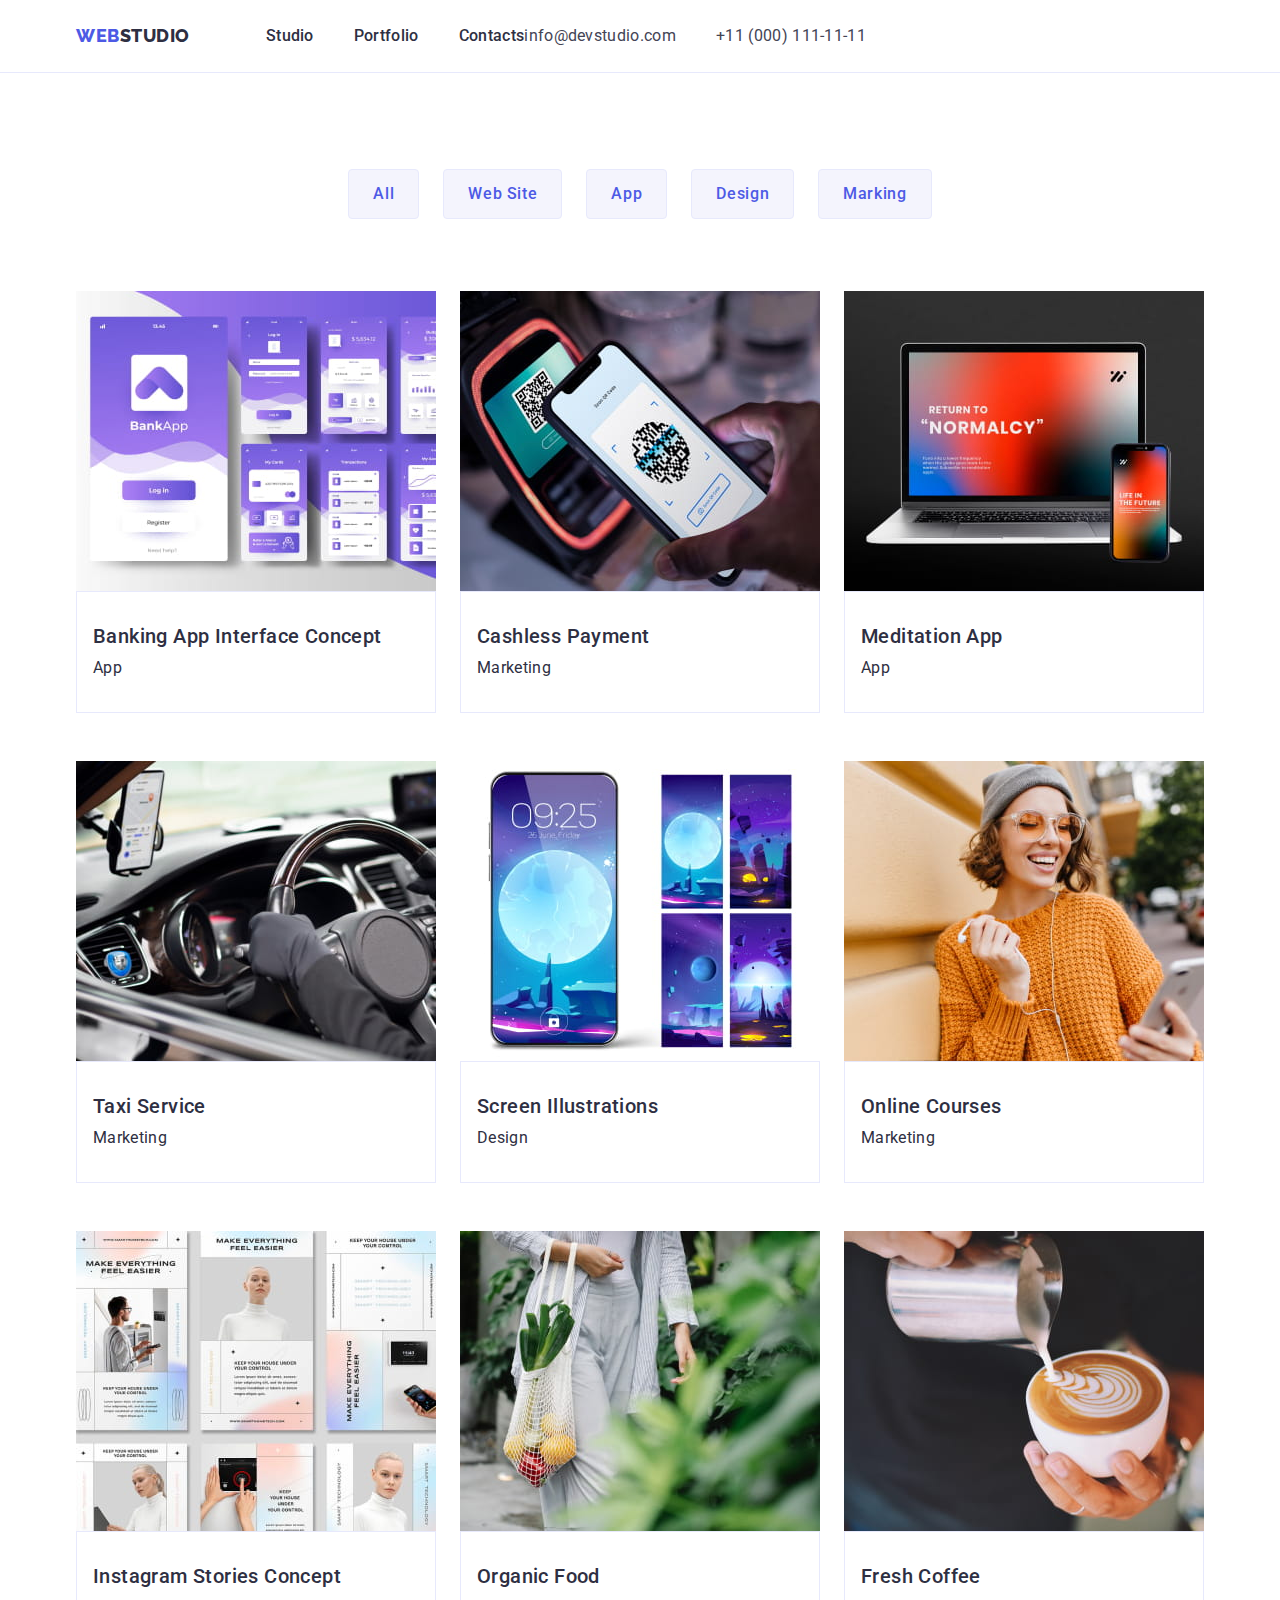
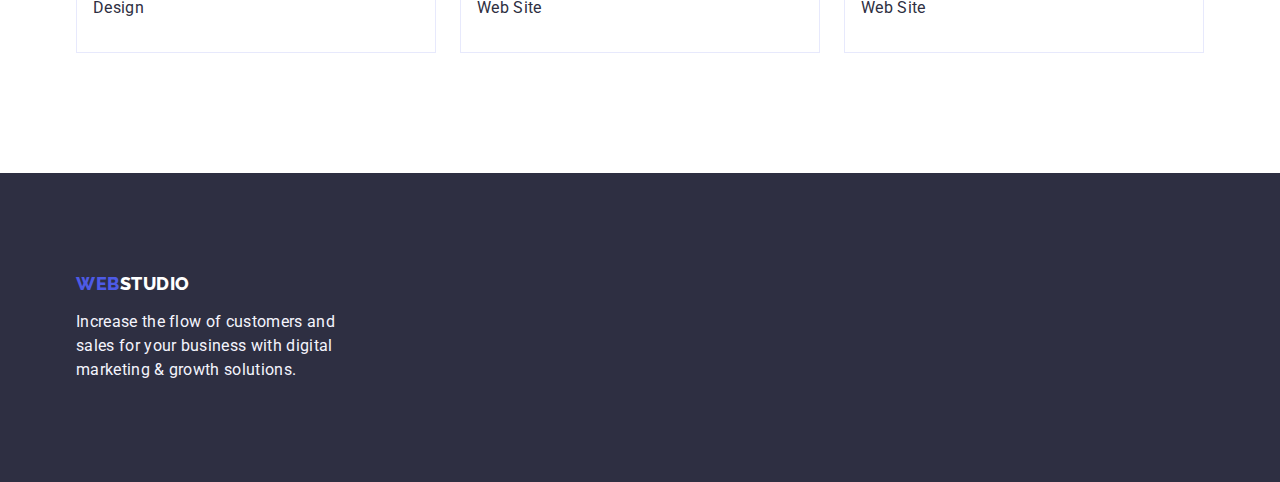
==== portfolio.html @ fbd32b86 "Initial commit" ====
<!DOCTYPE html>
<html lang="en">
  <head>
    <meta charset="UTF-8" />
    <meta name="viewport" content="width=device-width, initial-scale=1.0" />
    <title>Document</title>
    <link
      href="
https://cdn.jsdelivr.net/npm/modern-normalize@2.0.0/modern-normalize.min.css
"
      rel="stylesheet"
    />
    <link
      href="https://fonts.googleapis.com/css2?family=Raleway:wght@800&family=Roboto:wght@400;500;700;900&display=swap"
      rel="stylesheet"
    />
    <link href="css/styles.css" rel="stylesheet" />
  </head>
  <body>
    <header>
      <div class="container header-wrapper">
        <nav class="header-navigation">
          <a class="logo" href="./index.html"
            >WEB<span style="color: #2e2f42">STUDIO</span></a
          >
          <ul class="menu-link">
            <li><a class="menu-link-items" href="./index.html">Studio</a></li>
            <li>
              <a class="menu-link-items" href="./portfolio.html">Portfolio</a>
            </li>
            <li><a class="menu-link-items" href="#">Contacts</a></li>
          </ul>
        </nav>
        <address>
          <ul class="address-link">
            <li>
              <a class="address-link-items" href="mailto:info@devstudio.com"
                >info@devstudio.com</a
              >
            </li>
            <li>
              <a class="address-link-items" href="tel:+110001111111"
                >+11 (000) 111-11-11</a
              >
            </li>
          </ul>
        </address>
      </div>
    </header>
    <main>
      <section class="section-portfolio-wrapper">
        <div class="container">
          <h1 class="heading-hidden"></h1>
          <ul class="button-container">
            <li><button class="button-portfolio" type="button">All</button></li>
            <li>
              <button class="button-portfolio" type="button">Web Site</button>
            </li>
            <li><button class="button-portfolio" type="button">App</button></li>
            <li>
              <button class="button-portfolio" type="button">Design</button>
            </li>
            <li>
              <button class="button-portfolio" type="button">Marking</button>
            </li>
          </ul>
          <ul class="image-portfolio">
            <li>
              <img
                class="image-portfolio-items"
                src="images/portfolio/img1.jpg"
                alt="several screenshots showing the appearance of the application"
                width="360"
                height="300"
              />
              <div class="image-portfolio-card">
                <h2 class="main-portfolio-description">
                  Banking App Interface Concept
                </h2>
                <p class="main-portfolio-description-secondary">App</p>
              </div>
            </li>
            <li>
              <img
                src="images/portfolio/img2.jpg"
                alt="cashless phone payment"
                width="360"
                height="300"
              />
              <div class="image-portfolio-card">
                <h2 class="main-portfolio-description">Cashless Payment</h2>
                <p class="main-portfolio-description-secondary">Marketing</p>
              </div>
            </li>
            <li>
              <img
                src="images/portfolio/img3.jpg"
                alt="laptop screen and phone screen showing meditation application"
                width="360"
                height="300"
              />
              <div class="image-portfolio-card">
                <h2 class="main-portfolio-description">Meditation App</h2>
                <p class="main-portfolio-description-secondary">App</p>
              </div>
            </li>
            <li>
              <img
                src="images/portfolio/img4.jpg"
                alt="driver's hand on the steering wheel and phone running taxi app"
                width="360"
                height="300"
              />
              <div class="image-portfolio-card">
                <h2 class="main-portfolio-description">Taxi Service</h2>
                <p class="main-portfolio-description-secondary">Marketing</p>
              </div>
            </li>
            <li>
              <img
                src="images/portfolio/img5.jpg"
                alt="a phone with an illustration of the moon and next to it some pictures referring to the screen illustration"
                width="360"
                height="300"
              />
              <div class="image-portfolio-card">
                <h2 class="main-portfolio-description">Screen Illustrations</h2>
                <p class="main-portfolio-description-secondary">Design</p>
              </div>
            </li>
            <li>
              <img
                src="images/portfolio/img6.jpg"
                alt="happy girl using headphones looking at phone screen"
                width="360"
                height="300"
              />
              <div class="image-portfolio-card">
                <h2 class="main-portfolio-description">Online Courses</h2>
                <p class="main-portfolio-description-secondary">Marketing</p>
              </div>
            </li>
            <li>
              <img
                src="images/portfolio/img7.jpg"
                alt="several pages of stories on instagram"
                width="360"
                height="300"
              />
              <div class="image-portfolio-card">
                <h2 class="main-portfolio-description">
                  Instagram Stories Concept
                </h2>
                <p class="main-portfolio-description-secondary">Design</p>
              </div>
            </li>
            <li>
              <img
                src="images/portfolio/img8.jpg"
                alt="woman carrying a bag of vegetables"
                width="360"
                height="300"
              />
              <div class="image-portfolio-card">
                <h2 class="main-portfolio-description">Organic Food</h2>
                <p class="main-portfolio-description-secondary">Web Site</p>
              </div>
            </li>
            <li>
              <img
                src="images/portfolio/img9.jpg"
                alt="man's hands creating a pattern of milk on coffee"
                width="360"
                height="300"
              />
              <div class="image-portfolio-card">
                <h2 class="main-portfolio-description">Fresh Coffee</h2>
                <p class="main-portfolio-description-secondary">Web Site</p>
              </div>
            </li>
          </ul>
        </div>
      </section>
    </main>
    <footer class="footer-wrapper">
      <div class="container">
        <a class="logo-footer" href="./index.html"
          >WEB<span style="color: #fff">STUDIO</span></a
        >
        <p class="footer-text">
          Increase the flow of customers and sales for your business with
          digital marketing & growth solutions.
        </p>
      </div>
    </footer>
  </body>
</html>
---- css/styles.css ----
items* {
  padding: 0;
  margin: 0;
}

h1,
h2,
h3,
h4,
h5,
h6,
p {
  margin: 0;
}

img {
  display: block;
  max-width: 100%;
  height: auto;
}

button {
  cursor: pointer;
  border: none;
  border-radius: 4px;
}

ul,
ol {
  list-style: none;
  margin: 0;
  padding-left: 0;
}
a {
  text-decoration: none;
}
a:hover {
  color: var(--ocean, #404bbf);
}

a:focus {
  color: var(--ocean, #404bbf);
}

:root {
  --navyblue: #2e2f42;
  --cloud: #f4f4fd;
  --white: #fff;
  --iris: #4d5ae5;
  --slate: #434455;
  --ocean: #404bbf;
}

.container {
  max-width: 1158px;
  margin: 0 auto;
  padding: 0 15px;
}

header {
  border-bottom: 1px solid #e7e9fc;
}

.header-wrapper {
  display: flex;
  align-items: center;
}

.header-wrapper > .header-navigation {
  display: flex;
  align-items: center;
}

body {
  font-family: "Roboto", sans-serif;
  color: var(--navyblue, #2e2f42);
  background-color: var(--white, #fff);
}

.link {
  cursor: pointer;
}

ul {
  list-style: none;
}

.main-order-service {
  background: var(--navyblue, #2e2f42);
  text-align: center;
  padding: 188px 0;
}

.main-order-service-text {
  color: var(--white, #fff);
  font-size: 56px;
  font-weight: 700;
  line-height: 1.07;
  letter-spacing: 1.12px;
  max-width: 496px;
  text-align: center;
  margin: 0 auto;
  margin-bottom: 48px;
}

.button-main {
  display: block;
  margin: 0 auto;
  min-width: 169px;
  height: 56px;
  color: var(--white, #fff);
  background-color: var(--iris, #4d5ae5);
  font-family: Roboto;
  font-size: 16px;
  font-weight: 500;
  line-height: 1.5;
  letter-spacing: 0.64px;
  padding: 16px 32px;
}

.button-main:hover {
  background: var(--ocean, #404bbf);
}

.image-portfolio {
  display: flex;
  flex-wrap: wrap;
  padding: 0;
  margin: 0;
  row-gap: 48px;
  column-gap: 24px;
}

nav {
  color: var(--navyblue, #2e2f42);
  font-size: 16px;
  font-weight: 500;
  line-height: 1.5;
  letter-spacing: 0.32px;
}

.menu-link {
  display: flex;
  gap: 40px;
  padding: 24px 0;
}

.menu-link-items {
  color: var(--navyblue, #2e2f42);
  font-family: Roboto;
  font-size: 16px;
  font-style: normal;
  font-weight: 500;
  line-height: 1.5;
  letter-spacing: 0.32px;
}

.address-link {
  display: flex;
  gap: 40px;
  align-items: center;
  padding: 24px 0;
  margin-left: auto;
}

.address-link-items {
  color: var(--slate, #434455);
  font-family: Roboto;
  font-size: 16px;
  font-style: normal;
  font-weight: 400;
  line-height: 1.5;
  letter-spacing: 0.32px;
}

.heading-hidden {
  visibility: hidden;
}

.main-content {
  padding: 120px 0;
}

.main-content-values {
  display: flex;
  justify-content: space-between;
  gap: 24px;
}

.main-content-images {
  display: flex;
  justify-content: space-between;
  gap: 24px;
  margin: 0;
  width: calc(100% - 3 * 24px) / 3;
}

.main-content-list {
  color: var(--navyblue, #2e2f42);
  font-size: 20px;
  font-weight: 500;
  line-height: 1.2;
  letter-spacing: 0.4px;
  margin-bottom: 8px;
}

.main-content-items {
  color: var(--slate, #434455);
  font-size: 16px;
  line-height: 1.5;
  letter-spacing: 0.32px;
}

.main-content-photos {
  padding-bottom: 120px;
}

.main-team {
  background: var(--cloud, #f4f4fd);
}

.main-team-card {
  display: flex;
  gap: 24px;
}

.main-team-card img {
  vertical-align: bottom;
}

.main-team-card-items {
  width: 100%;
  padding: 32px 16px;
  border-radius: 0px 0px 4px 4px;
  background: var(--white, #fff);
  box-shadow: 0px 2px 1px 0px rgba(46, 47, 66, 0.08),
    0px 1px 1px 0px rgba(46, 47, 66, 0.16),
    0px 1px 6px 0px rgba(46, 47, 66, 0.08);
}

.main-team-names {
  color: var(--navyblue, #2e2f42);
  text-align: center;
  margin-bottom: 8px;
  font-size: 20px;
  font-weight: 500;
  line-height: 1.2;
  letter-spacing: 0.4px;
}

.main-team-names-description {
  color: var(--slate, #434455);
  text-align: center;
  font-size: 16px;
  line-height: 1.5;
  letter-spacing: 0.32px;
}

.image-portfolio-card {
  border: 1px solid #e7e9fc;
  padding: 32px 16px 32px 16px;
}

.main-portfolio-description {
  font-size: 20px;
  font-weight: 500;
  line-height: 1.2;
  letter-spacing: 0.4px;
  margin-bottom: 8px;
}

.main-portfolio-description-secondary {
  font-size: 16px;
  line-height: 1.5;
  letter-spacing: 0.32px;
  margin-top: 8px;
}

.logo {
  color: var(--iris, #4d5ae5);
  font-family: Raleway;
  font-size: 18px;
  font-weight: 800;
  line-height: 1.17;
  letter-spacing: 0.54px;
  text-transform: uppercase;
  margin-right: 76px;
}

.heading {
  color: var(--navyblue, #2e2f42);
  text-align: center;
  font-size: 36px;
  font-weight: 700;
  line-height: 1.11;
  letter-spacing: 0.72px;
  text-transform: capitalize;
  margin-bottom: 72px;
}

.section-portfolio-wrapper {
  padding: 96px 0 120px 0;
}

.button-container {
  display: flex;
  justify-content: center;
  gap: 24px;
  margin-bottom: 72px;
}

.button-portfolio {
  background: var(--cloud, #f4f4fd);
  color: var(--iris, #4d5ae5);
  text-align: center;
  padding: 12px 24px 12px 24px;
  font-size: 16px;
  font-family: Roboto;
  font-weight: 500;
  line-height: 1.5;
  letter-spacing: 0.64px;
  border: 1px solid #e7e9fc;
}

.button-portfolio:hover {
  background: var(--ocean, #404bbf);
  color: var(--white, #fff);
  border: 1px solid transparent;
}

.button-portfolio:focus {
  border: 1px solid transparent;
}

.footer-wrapper {
  background-color: var(--navyblue, #2e2f42);
  padding: 100px 0;
}

.footer-text {
  display: block;
  width: 264px;
  font-family: Roboto;
  color: var(--cloud, #f4f4fd);
  font-size: 16px;
  line-height: 1.5;
  letter-spacing: 0.32px;
}

.logo-footer {
  color: var(--iris, #4d5ae5);
  font-family: Raleway;
  font-size: 18px;
  font-weight: 800;
  line-height: 1.17;
  letter-spacing: 0.54px;
  text-transform: uppercase;
  display: inline-block;
  margin-bottom: 16px;
}
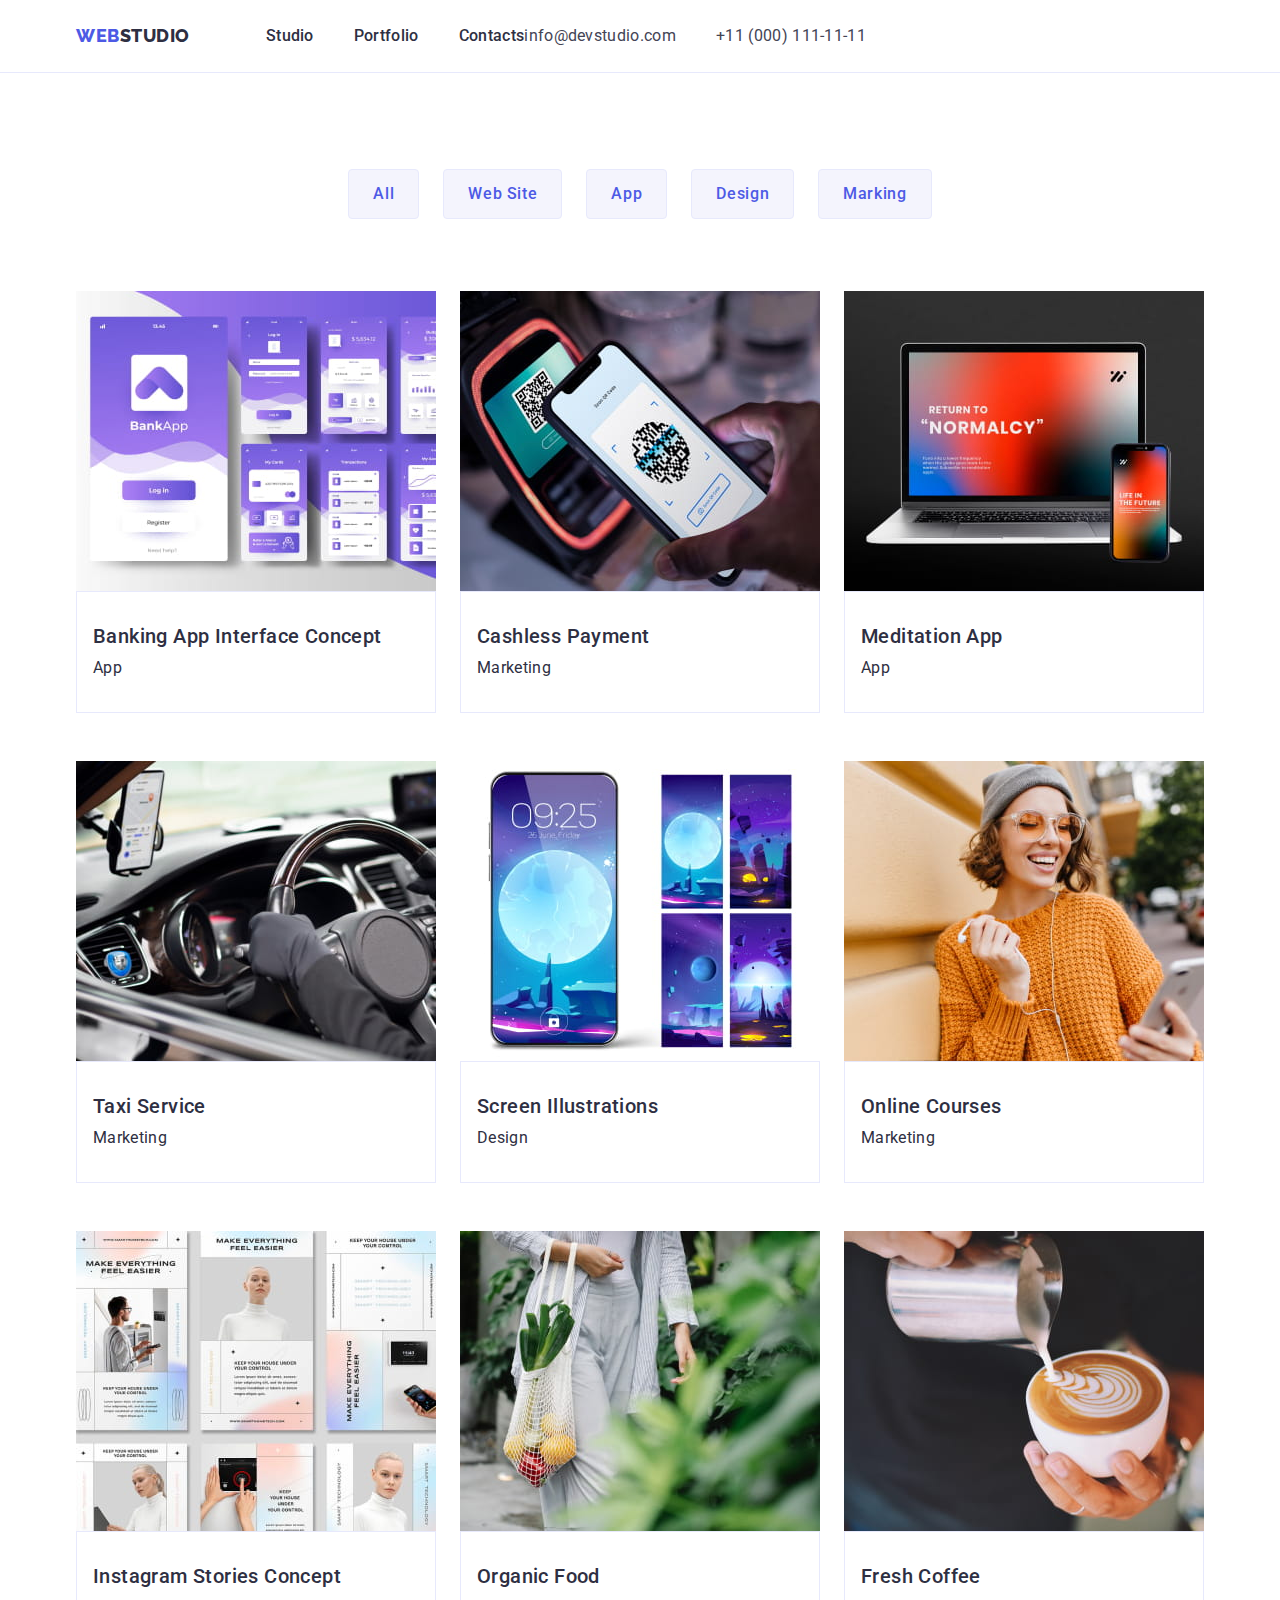
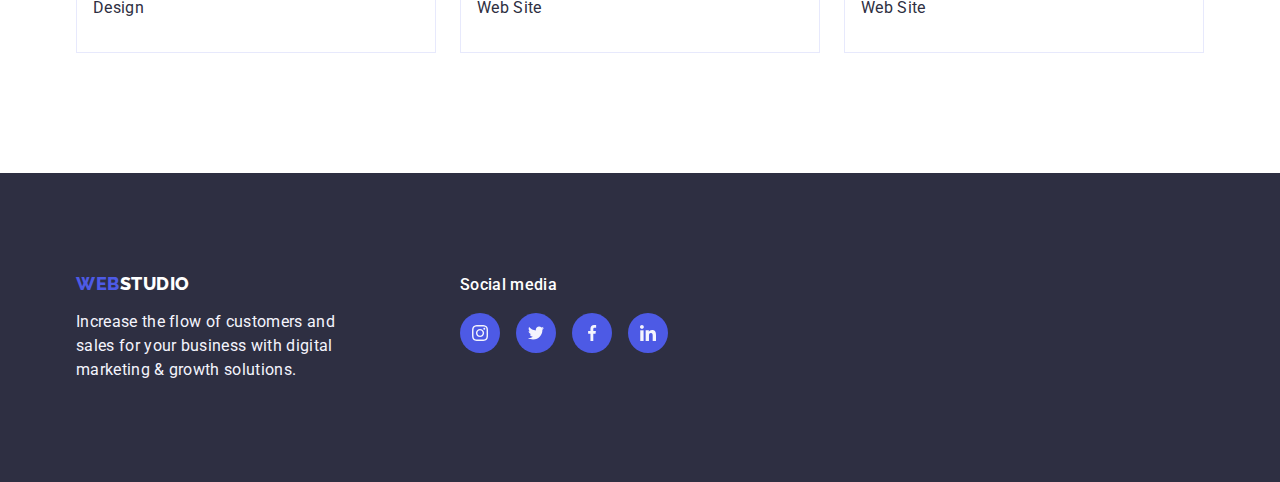
==== commit 1c6fe8bf: "index.html" ====
--- a/portfolio.html
+++ b/portfolio.html
@@ -183,14 +183,33 @@
       </section>
     </main>
     <footer class="footer-wrapper">
-      <div class="container">
-        <a class="logo-footer" href="./index.html"
-          >WEB<span style="color: #fff">STUDIO</span></a
-        >
-        <p class="footer-text">
-          Increase the flow of customers and sales for your business with
-          digital marketing & growth solutions.
-        </p>
+      <div class="container footer-adjust">
+        <div>
+          <a class="logo-footer" href="./index.html"
+            >WEB<span style="color: #fff">STUDIO</span></a
+          >
+          <p class="footer-text">
+            Increase the flow of customers and sales for your business with
+            digital marketing & growth solutions.
+          </p>
+        </div>
+        <div class="footer-media">
+          <h3 class="footer-media-text">Social media</h3>
+          <div class="footer-media-items">
+            <svg>
+              <use href="./images/icons.svg#icon-Ellipse-1"></use>
+            </svg>
+            <svg>
+              <use href="./images/icons.svg#icon-Ellipse-2"></use>
+            </svg>
+            <svg>
+              <use href="./images/icons.svg#icon-Ellipse-3"></use>
+            </svg>
+            <svg>
+              <use href="./images/icons.svg#icon-Ellipse-4"></use>
+            </svg>
+          </div>
+        </div>
       </div>
     </footer>
   </body>
--- a/css/styles.css
+++ b/css/styles.css
@@ -35,20 +35,29 @@
   text-decoration: none;
 }
 a:hover {
-  color: var(--ocean, #404bbf);
+  color: var(--pressed-state, #404bbf);
 }
 
 a:focus {
-  color: var(--ocean, #404bbf);
+  color: var(--pressed-state, #404bbf);
+}
+
+svg:hover,
+:focus {
+  cursor: pointer;
 }
 
 :root {
-  --navyblue: #2e2f42;
-  --cloud: #f4f4fd;
-  --white: #fff;
-  --iris: #4d5ae5;
-  --slate: #434455;
-  --ocean: #404bbf;
+  --primary-brand: #4d5ae5;
+  --pressed-state: #404bbf;
+  --dark: #2e2f42;
+  --text: #434455;
+  --subtle-text: #8e8f99;
+  --accent: #e7e9fc;
+  --light: #f4f4fd;
+  --hero-background: rgba(46, 47, 66, 0.7);
+  --white-background: #fff;
+  --modal-background: #fcfcfc;
 }
 
 .container {
@@ -73,8 +82,8 @@
 
 body {
   font-family: "Roboto", sans-serif;
-  color: var(--navyblue, #2e2f42);
-  background-color: var(--white, #fff);
+  color: var(--dark, #2e2f42);
+  background-color: var(--white-background, #fff);
 }
 
 .link {
@@ -86,13 +95,20 @@
 }
 
 .main-order-service {
-  background: var(--navyblue, #2e2f42);
+  background-image: linear-gradient(
+      var(--hero-background, rgba(46, 47, 66, 0.7)),
+      var(--hero-background, rgba(46, 47, 66, 0.7))
+    ),
+    url(../images/people-office.jpg);
+  background-color: var(--dark, #2e2f42);
+  background-size: 1440px;
+  background-color: var(--dark, #2e2f42);
   text-align: center;
   padding: 188px 0;
 }
 
 .main-order-service-text {
-  color: var(--white, #fff);
+  color: var(--white-background, #fff);
   font-size: 56px;
   font-weight: 700;
   line-height: 1.07;
@@ -108,8 +124,8 @@
   margin: 0 auto;
   min-width: 169px;
   height: 56px;
-  color: var(--white, #fff);
-  background-color: var(--iris, #4d5ae5);
+  color: var(--white-background, #fff);
+  background-color: var(--primary-brand, #4d5ae5);
   font-family: Roboto;
   font-size: 16px;
   font-weight: 500;
@@ -119,7 +135,7 @@
 }
 
 .button-main:hover {
-  background: var(--ocean, #404bbf);
+  background: var(--pressed-state, #404bbf);
 }
 
 .image-portfolio {
@@ -132,7 +148,7 @@
 }
 
 nav {
-  color: var(--navyblue, #2e2f42);
+  color: var(--dark, #2e2f42);
   font-size: 16px;
   font-weight: 500;
   line-height: 1.5;
@@ -146,7 +162,7 @@
 }
 
 .menu-link-items {
-  color: var(--navyblue, #2e2f42);
+  color: var(--dark, #2e2f42);
   font-family: Roboto;
   font-size: 16px;
   font-style: normal;
@@ -164,7 +180,7 @@
 }
 
 .address-link-items {
-  color: var(--slate, #434455);
+  color: var(--text, #434455);
   font-family: Roboto;
   font-size: 16px;
   font-style: normal;
@@ -196,7 +212,7 @@
 }
 
 .main-content-list {
-  color: var(--navyblue, #2e2f42);
+  color: var(--dark, #2e2f42);
   font-size: 20px;
   font-weight: 500;
   line-height: 1.2;
@@ -205,7 +221,7 @@
 }
 
 .main-content-items {
-  color: var(--slate, #434455);
+  color: var(--text, #434455);
   font-size: 16px;
   line-height: 1.5;
   letter-spacing: 0.32px;
@@ -216,7 +232,7 @@
 }
 
 .main-team {
-  background: var(--cloud, #f4f4fd);
+  background: var(--light, #f4f4fd);
 }
 
 .main-team-card {
@@ -232,14 +248,14 @@
   width: 100%;
   padding: 32px 16px;
   border-radius: 0px 0px 4px 4px;
-  background: var(--white, #fff);
+  background: var(--white-background, #fff);
   box-shadow: 0px 2px 1px 0px rgba(46, 47, 66, 0.08),
     0px 1px 1px 0px rgba(46, 47, 66, 0.16),
     0px 1px 6px 0px rgba(46, 47, 66, 0.08);
 }
 
 .main-team-names {
-  color: var(--navyblue, #2e2f42);
+  color: var(--dark, #2e2f42);
   text-align: center;
   margin-bottom: 8px;
   font-size: 20px;
@@ -249,11 +265,22 @@
 }
 
 .main-team-names-description {
-  color: var(--slate, #434455);
-  text-align: center;
-  font-size: 16px;
-  line-height: 1.5;
-  letter-spacing: 0.32px;
+  color: var(--text, #434455);
+  text-align: center;
+  font-size: 16px;
+  line-height: 1.5;
+  letter-spacing: 0.32px;
+  margin-bottom: 8px;
+}
+
+.main-team-media > svg {
+  width: 40px;
+  height: 40px;
+}
+
+.main-team-media {
+  display: flex;
+  gap: 24px;
 }
 
 .image-portfolio-card {
@@ -261,6 +288,12 @@
   padding: 32px 16px 32px 16px;
 }
 
+.image-portfolio-card:hover {
+  box-shadow: 0px 2px 1px 0px rgba(46, 47, 66, 0.08),
+    0px 1px 1px 0px rgba(46, 47, 66, 0.16),
+    0px 1px 6px 0px rgba(46, 47, 66, 0.08);
+}
+
 .main-portfolio-description {
   font-size: 20px;
   font-weight: 500;
@@ -277,7 +310,7 @@
 }
 
 .logo {
-  color: var(--iris, #4d5ae5);
+  color: var(--primary-brand, #4d5ae5);
   font-family: Raleway;
   font-size: 18px;
   font-weight: 800;
@@ -288,7 +321,7 @@
 }
 
 .heading {
-  color: var(--navyblue, #2e2f42);
+  color: var(--dark, #2e2f42);
   text-align: center;
   font-size: 36px;
   font-weight: 700;
@@ -310,8 +343,8 @@
 }
 
 .button-portfolio {
-  background: var(--cloud, #f4f4fd);
-  color: var(--iris, #4d5ae5);
+  background: var(--light, #f4f4fd);
+  color: var(--primary-brand, #4d5ae5);
   text-align: center;
   padding: 12px 24px 12px 24px;
   font-size: 16px;
@@ -323,32 +356,85 @@
 }
 
 .button-portfolio:hover {
-  background: var(--ocean, #404bbf);
-  color: var(--white, #fff);
+  background: var(--pressed-state, #404bbf);
+  color: var(--white-background, #fff);
   border: 1px solid transparent;
+  box-shadow: 0px 2px 2px 0px rgba(0, 0, 0, 0.12),
+    0px 2px 1px 0px rgba(0, 0, 0, 0.08), 0px 3px 1px 0px rgba(0, 0, 0, 0.1);
 }
 
 .button-portfolio:focus {
   border: 1px solid transparent;
+  box-shadow: 0px 2px 2px 0px rgba(0, 0, 0, 0.12),
+    0px 2px 1px 0px rgba(0, 0, 0, 0.08), 0px 3px 1px 0px rgba(0, 0, 0, 0.1);
+}
+
+.customers-list {
+  display: flex;
+  column-gap: 24px;
+}
+
+.customers-items {
+  fill: var(--subtle-text, #8e8f99);
+  width: 168px;
+  height: 88px;
+  border-radius: 4px;
+  border: 1px solid var(--subtle-text, #8e8f99);
+}
+
+.customers-items:hover,
+:focus {
+  fill: var(--pressed-state, #404bbf);
+  border-radius: 4px;
+  border: 1px solid var(--pressed-state, #404bbf);
 }
 
 .footer-wrapper {
-  background-color: var(--navyblue, #2e2f42);
+  background-color: var(--dark, #2e2f42);
   padding: 100px 0;
+}
+
+.footer-adjust {
+  display: flex;
+  gap: 120px;
 }
 
 .footer-text {
   display: block;
   width: 264px;
   font-family: Roboto;
-  color: var(--cloud, #f4f4fd);
-  font-size: 16px;
-  line-height: 1.5;
-  letter-spacing: 0.32px;
+  color: var(--light, #f4f4fd);
+  font-size: 16px;
+  line-height: 1.5;
+  letter-spacing: 0.32px;
+}
+
+.footer-media {
+  display: block;
+}
+
+.footer-media-items svg {
+  width: 40px;
+  height: 40px;
+}
+
+.footer-media-items {
+  display: flex;
+  gap: 16px;
+}
+
+.footer-media-text {
+  color: var(--white-background, #fff);
+  font-family: Roboto;
+  font-size: 16px;
+  font-weight: 500;
+  line-height: 150%;
+  letter-spacing: 0.32px;
+  margin-bottom: 16px;
 }
 
 .logo-footer {
-  color: var(--iris, #4d5ae5);
+  color: var(--primary-brand, #4d5ae5);
   font-family: Raleway;
   font-size: 18px;
   font-weight: 800;
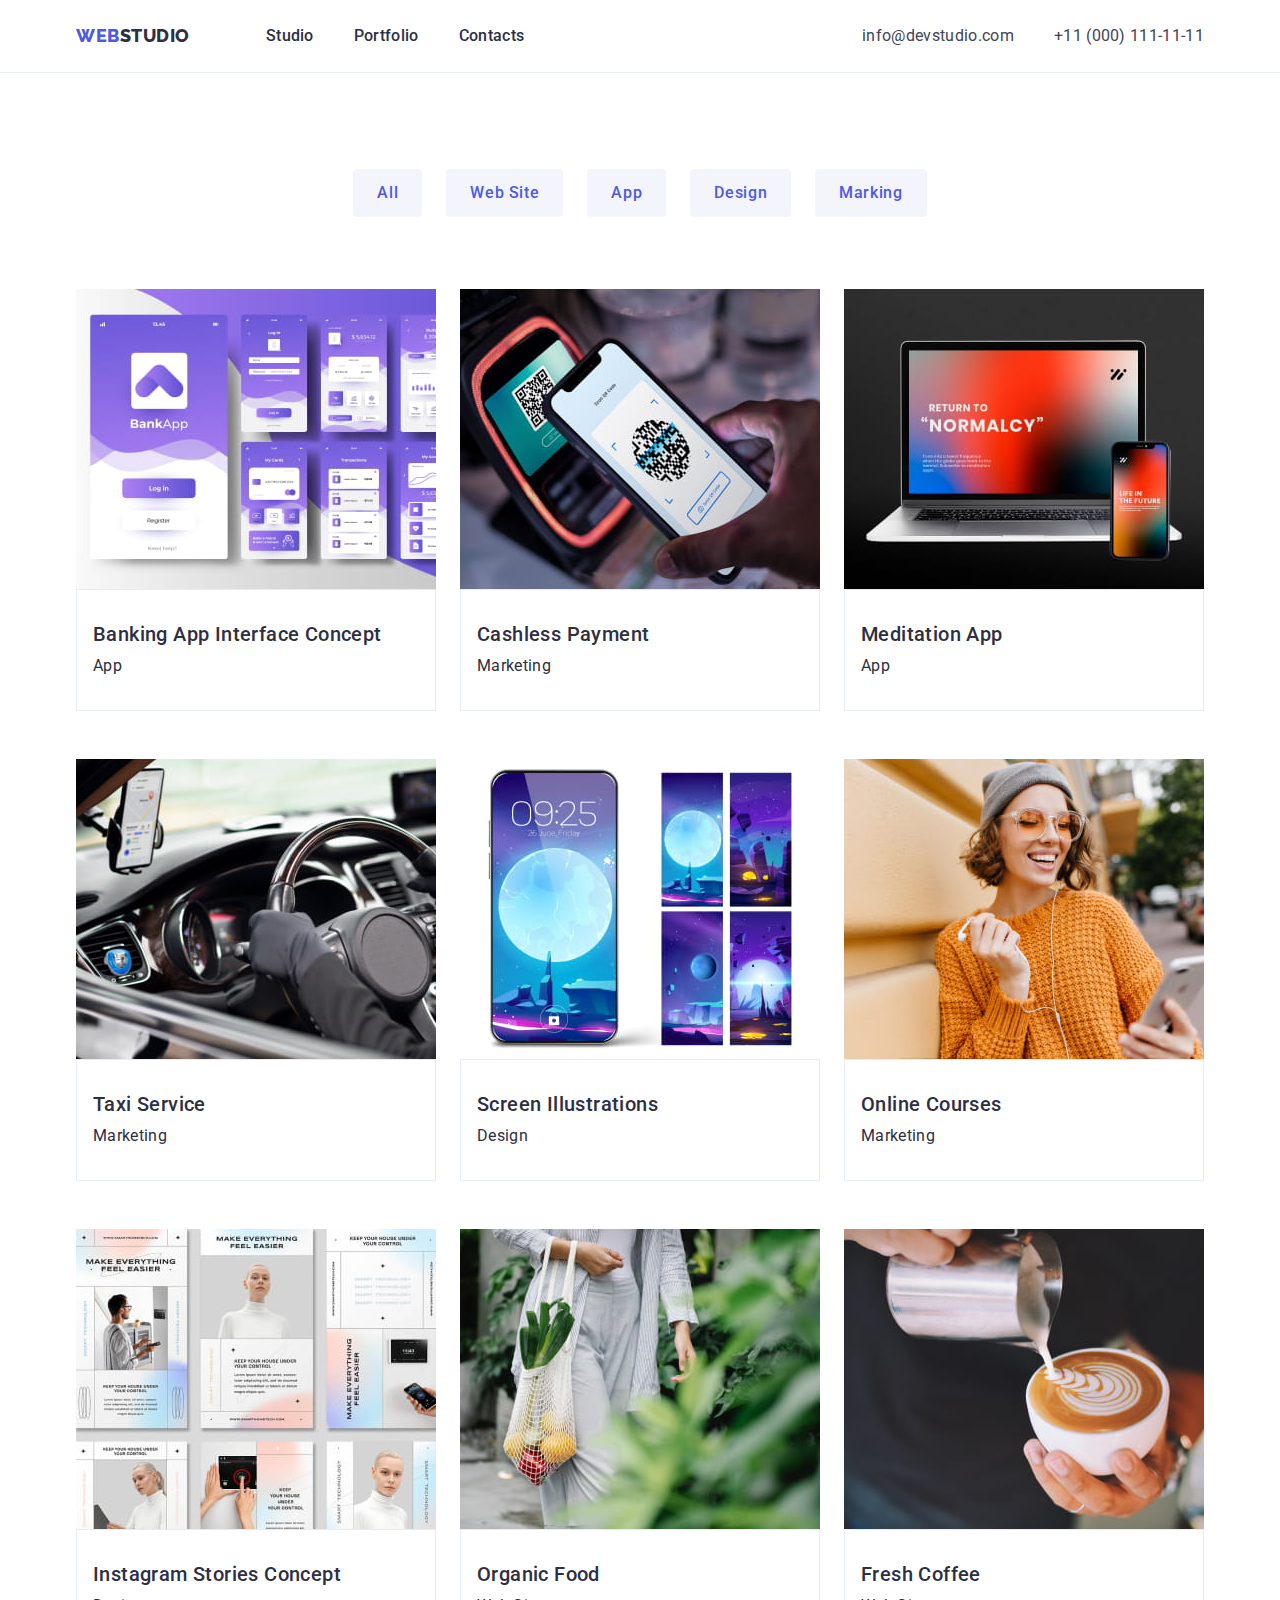
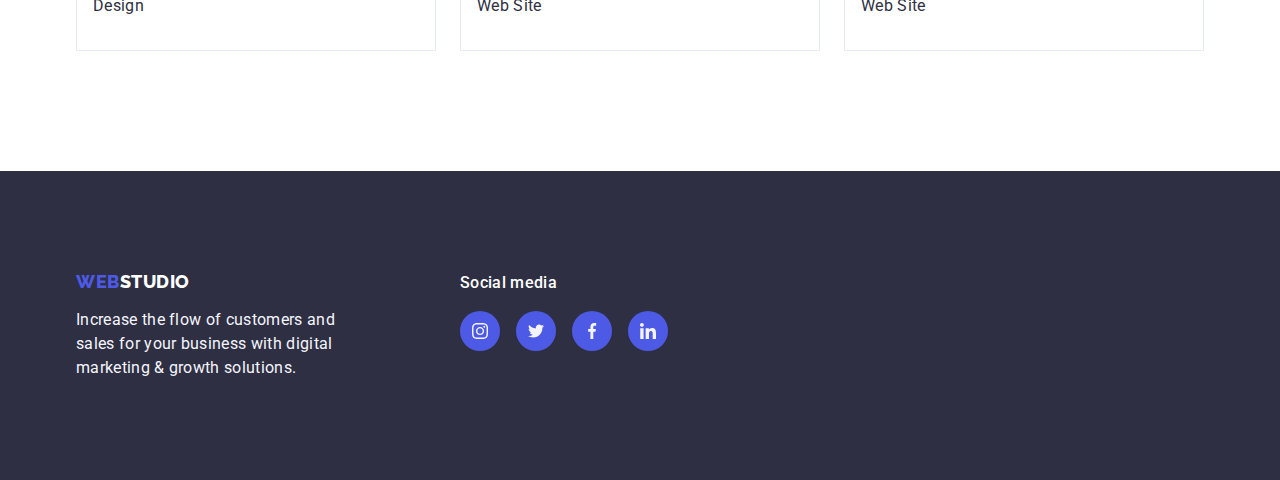
==== commit 151b6d7f: "after second comments" ====
--- a/portfolio.html
+++ b/portfolio.html
@@ -65,9 +65,8 @@
             </li>
           </ul>
           <ul class="image-portfolio">
-            <li>
-              <img
-                class="image-portfolio-items"
+            <li class="image-portfolio-items">
+              <img
                 src="images/portfolio/img1.jpg"
                 alt="several screenshots showing the appearance of the application"
                 width="360"
@@ -80,7 +79,7 @@
                 <p class="main-portfolio-description-secondary">App</p>
               </div>
             </li>
-            <li>
+            <li class="image-portfolio-items">
               <img
                 src="images/portfolio/img2.jpg"
                 alt="cashless phone payment"
@@ -92,7 +91,7 @@
                 <p class="main-portfolio-description-secondary">Marketing</p>
               </div>
             </li>
-            <li>
+            <li class="image-portfolio-items">
               <img
                 src="images/portfolio/img3.jpg"
                 alt="laptop screen and phone screen showing meditation application"
@@ -104,7 +103,7 @@
                 <p class="main-portfolio-description-secondary">App</p>
               </div>
             </li>
-            <li>
+            <li class="image-portfolio-items">
               <img
                 src="images/portfolio/img4.jpg"
                 alt="driver's hand on the steering wheel and phone running taxi app"
@@ -116,7 +115,7 @@
                 <p class="main-portfolio-description-secondary">Marketing</p>
               </div>
             </li>
-            <li>
+            <li class="image-portfolio-items">
               <img
                 src="images/portfolio/img5.jpg"
                 alt="a phone with an illustration of the moon and next to it some pictures referring to the screen illustration"
@@ -128,7 +127,7 @@
                 <p class="main-portfolio-description-secondary">Design</p>
               </div>
             </li>
-            <li>
+            <li class="image-portfolio-items">
               <img
                 src="images/portfolio/img6.jpg"
                 alt="happy girl using headphones looking at phone screen"
@@ -140,7 +139,7 @@
                 <p class="main-portfolio-description-secondary">Marketing</p>
               </div>
             </li>
-            <li>
+            <li class="image-portfolio-items">
               <img
                 src="images/portfolio/img7.jpg"
                 alt="several pages of stories on instagram"
@@ -154,7 +153,7 @@
                 <p class="main-portfolio-description-secondary">Design</p>
               </div>
             </li>
-            <li>
+            <li class="image-portfolio-items">
               <img
                 src="images/portfolio/img8.jpg"
                 alt="woman carrying a bag of vegetables"
@@ -166,7 +165,7 @@
                 <p class="main-portfolio-description-secondary">Web Site</p>
               </div>
             </li>
-            <li>
+            <li class="image-portfolio-items">
               <img
                 src="images/portfolio/img9.jpg"
                 alt="man's hands creating a pattern of milk on coffee"
@@ -195,20 +194,28 @@
         </div>
         <div class="footer-media">
           <h3 class="footer-media-text">Social media</h3>
-          <div class="footer-media-items">
-            <svg>
-              <use href="./images/icons.svg#icon-Ellipse-1"></use>
-            </svg>
-            <svg>
-              <use href="./images/icons.svg#icon-Ellipse-2"></use>
-            </svg>
-            <svg>
-              <use href="./images/icons.svg#icon-Ellipse-3"></use>
-            </svg>
-            <svg>
-              <use href="./images/icons.svg#icon-Ellipse-4"></use>
-            </svg>
-          </div>
+          <ul class="footer-media-icons">
+            <li class="icon-media-round-footer">
+              <svg class="footer-media-items">
+                <use href="./images/icons.svg#icon-instagram-2"></use>
+              </svg>
+            </li>
+            <li class="icon-media-round-footer">
+              <svg class="footer-media-items">
+                <use href="./images/icons.svg#icon-twitter-1"></use>
+              </svg>
+            </li>
+            <li class="icon-media-round-footer">
+              <svg class="footer-media-items">
+                <use href="./images/icons.svg#icon-facebook-1"></use>
+              </svg>
+            </li>
+            <li class="icon-media-round-footer">
+              <svg class="footer-media-items">
+                <use href="./images/icons.svg#icon-linkedin-1"></use>
+              </svg>
+            </li>
+          </ul>
         </div>
       </div>
     </footer>
--- a/css/styles.css
+++ b/css/styles.css
@@ -42,15 +42,11 @@
   color: var(--pressed-state, #404bbf);
 }
 
-svg:hover,
-:focus {
-  cursor: pointer;
-}
-
 :root {
   --primary-brand: #4d5ae5;
   --pressed-state: #404bbf;
   --dark: #2e2f42;
+  --success: #31d0aa;
   --text: #434455;
   --subtle-text: #8e8f99;
   --accent: #e7e9fc;
@@ -70,6 +66,10 @@
   border-bottom: 1px solid #e7e9fc;
 }
 
+address {
+  margin-left: auto;
+}
+
 .header-wrapper {
   display: flex;
   align-items: center;
@@ -101,10 +101,13 @@
     ),
     url(../images/people-office.jpg);
   background-color: var(--dark, #2e2f42);
-  background-size: 1440px;
-  background-color: var(--dark, #2e2f42);
+  background-size: cover;
+  background-repeat: no-repeat;
   text-align: center;
   padding: 188px 0;
+  max-width: 1440px;
+  height: 600px;
+  margin: 0 auto;
 }
 
 .main-order-service-text {
@@ -147,6 +150,12 @@
   column-gap: 24px;
 }
 
+.image-portfolio-items:hover {
+  box-shadow: 0px 2px 1px 0px rgba(46, 47, 66, 0.08),
+    0px 1px 1px 0px rgba(46, 47, 66, 0.16),
+    0px 1px 6px 0px rgba(46, 47, 66, 0.08);
+}
+
 nav {
   color: var(--dark, #2e2f42);
   font-size: 16px;
@@ -203,6 +212,20 @@
   gap: 24px;
 }
 
+.main-content-icons {
+  height: 112px;
+  border-radius: 4px;
+  background-color: var(--light, #f4f4fd);
+  display: flex;
+  justify-content: center;
+  align-items: center;
+}
+
+.main-content-icons-items {
+  width: 64px;
+  height: 64px;
+}
+
 .main-content-images {
   display: flex;
   justify-content: space-between;
@@ -218,6 +241,7 @@
   line-height: 1.2;
   letter-spacing: 0.4px;
   margin-bottom: 8px;
+  margin-top: 8px;
 }
 
 .main-content-items {
@@ -273,13 +297,32 @@
   margin-bottom: 8px;
 }
 
-.main-team-media > svg {
+.main-team-media-items {
+  width: 16px;
+  height: 16px;
+  background-color: var(--primary-brand, #4d5ae5);
+}
+
+.main-team-media-items:hover {
+  background-color: var(--pressed-state, #404bbf);
+}
+
+.icon-media-round {
   width: 40px;
   height: 40px;
+  border-radius: 50%;
+  padding: 12px;
+  background-color: var(--primary-brand, #4d5ae5);
+}
+
+.icon-media-round:hover {
+  background-color: var(--pressed-state, #404bbf);
 }
 
 .main-team-media {
   display: flex;
+  align-items: center;
+  justify-content: center;
   gap: 24px;
 }
 
@@ -352,7 +395,7 @@
   font-weight: 500;
   line-height: 1.5;
   letter-spacing: 0.64px;
-  border: 1px solid #e7e9fc;
+  border: none;
 }
 
 .button-portfolio:hover {
@@ -413,14 +456,35 @@
   display: block;
 }
 
-.footer-media-items svg {
+.footer-media-items {
+  width: 16px;
+  height: 16px;
+  background-color: var(--primary-brand, #4d5ae5);
+}
+
+.footer-media-items:hover {
+  background-color: var(--success, #31d0aa);
+}
+
+.footer-media-icons {
+  display: flex;
+  gap: 16px;
+}
+
+.icon-media-round-footer {
   width: 40px;
   height: 40px;
-}
-
-.footer-media-items {
-  display: flex;
-  gap: 16px;
+  border-radius: 50%;
+  padding: 12px;
+  background-color: var(--primary-brand, #4d5ae5);
+}
+
+.icon-media-round-footer:hover {
+  background-color: var(--success, #31d0aa);
+}
+
+.footer-media-icons li {
+  border-radius: 50%;
 }
 
 .footer-media-text {
